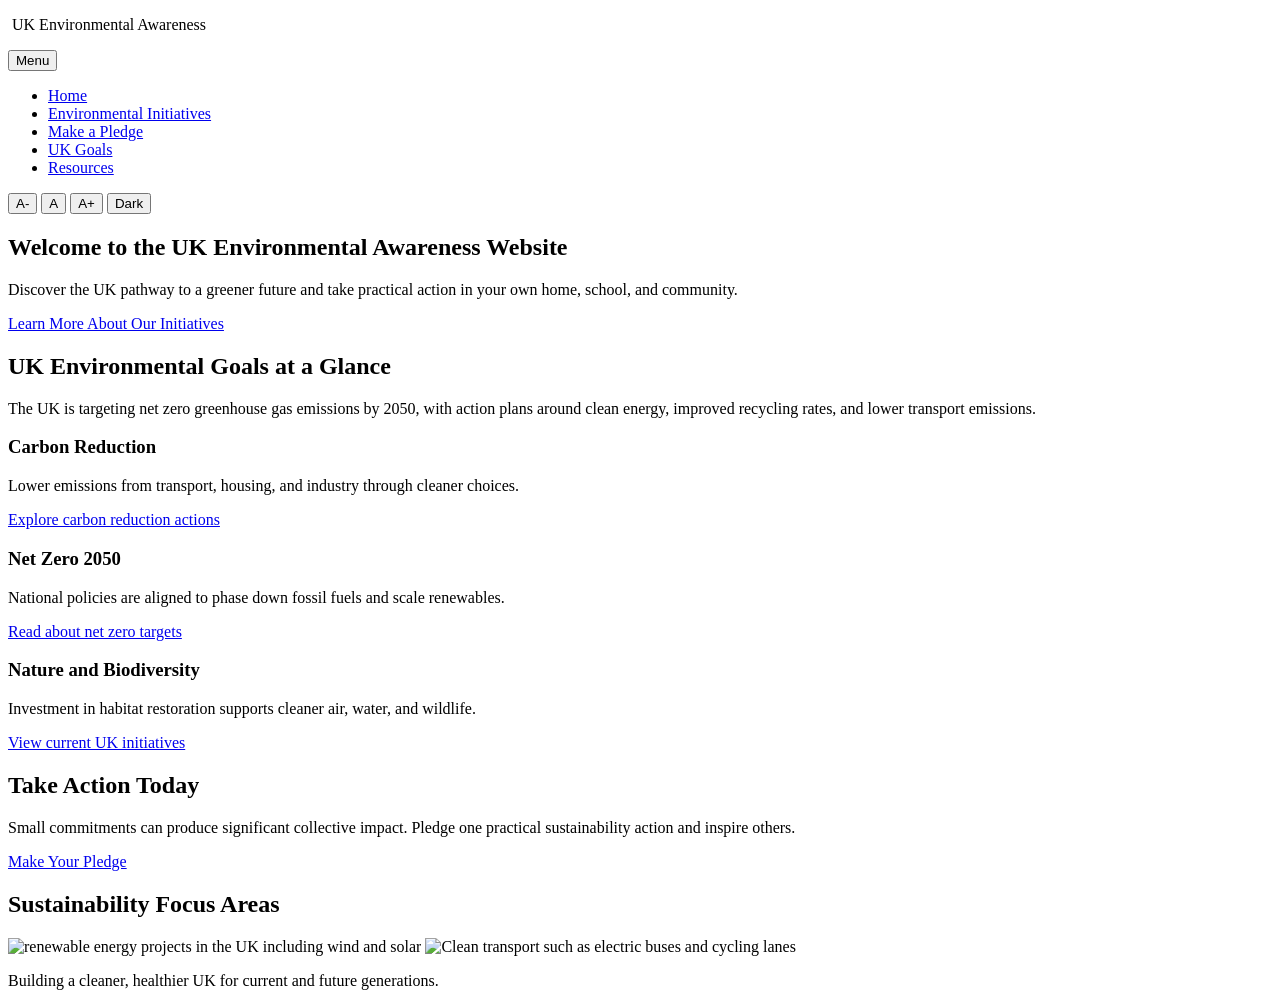
==== index.html @ ef296738 "Build semantic HTML pages, navigation, and pledge form layout" ====
<!doctype html>
<html lang="en-GB">
  <head>
    <meta charset="UTF-8" />
    <link rel="icon" type="image/svg+xml" href="images/favicon.svg" />
    <meta name="viewport" content="width=device-width, initial-scale=1.0" />
    <meta
      name="description"
      content="UK sustainability hub covering carbon goals, clean energy, environmental policies, recycling and net-zero action to help you make practical climate pledges."
    />
    <title>UK Environmental Awareness | Home</title>
    <link rel="preconnect" href="https://fonts.googleapis.com" />
    <link rel="preconnect" href="https://fonts.gstatic.com" crossorigin />
    <link
      href="https://fonts.googleapis.com/css2?family=Roboto:wght@400;500;700&display=swap"
      rel="stylesheet"
    />
    <link rel="stylesheet" href="css/styles.min.css" />
  </head>
  <body>
    <header>
      <div class="topbar">
        <p class="brand"><img src="images/favicon.svg" class="brand-icon" alt="" aria-hidden="true" /> UK Environmental Awareness</p>
        <nav aria-label="Main navigation">
          <button type="button" class="nav-toggle" aria-expanded="false" aria-controls="primary-navigation">Menu</button>
          <ul id="primary-navigation">
            <li><a href="index.html" aria-current="page">Home</a></li>
            <li><a href="initiatives.html">Environmental Initiatives</a></li>
            <li><a href="pledge.html">Make a Pledge</a></li>
            <li><a href="goals.html">UK Goals</a></li>
            <li><a href="resources.html">Resources</a></li>
          </ul>
        </nav>
        <div class="font-controls" aria-label="Text size controls">
          <button type="button" class="font-btn" data-font="down" aria-label="Decrease text size">A-</button>
          <button type="button" class="font-btn" data-font="default" aria-label="Reset text size">A</button>
          <button type="button" class="font-btn" data-font="up" aria-label="Increase text size">A+</button>
          <button type="button" class="theme-btn" id="theme-toggle" aria-pressed="false" aria-label="Switch to dark theme">Dark</button>
        </div>
      </div>
    </header>

    <main id="main-content">
      <section class="hero reveal" aria-labelledby="hero-title">
        <div
          class="hero-media"
          style="background-image: url('images/hero-uk-sustainability.jpg');"
          role="img"
          aria-label="Placeholder image for UK sustainability landscape and clean energy future"
        >
          <div class="hero-overlay">
            <h1 id="hero-title">Welcome to the UK Environmental Awareness Website</h1>
            <p>
              Discover the UK pathway to a greener future and take practical action in your own
              home, school, and community.
            </p>
            <p>
              <a class="cta-btn" href="initiatives.html">Learn More About Our Initiatives</a>
            </p>
          </div>
        </div>
      </section>

      <section class="reveal" aria-labelledby="overview-title">
        <h2 id="overview-title">UK Environmental Goals at a Glance</h2>
        <p>
          The UK is targeting net zero greenhouse gas emissions by 2050, with action plans around
          clean energy, improved recycling rates, and lower transport emissions.
        </p>
        <div class="grid-3">
          <article class="card">
            <h3>Carbon Reduction</h3>
            <p>Lower emissions from transport, housing, and industry through cleaner choices.</p>
            <p><a href="goals.html#carbon-reduction">Explore carbon reduction actions</a></p>
          </article>
          <article class="card">
            <h3>Net Zero 2050</h3>
            <p>National policies are aligned to phase down fossil fuels and scale renewables.</p>
            <p><a href="goals.html#net-zero">Read about net zero targets</a></p>
          </article>
          <article class="card">
            <h3>Nature and Biodiversity</h3>
            <p>Investment in habitat restoration supports cleaner air, water, and wildlife.</p>
            <p><a href="initiatives.html">View current UK initiatives</a></p>
          </article>
        </div>
      </section>

      <section class="reveal" aria-labelledby="action-title">
        <h2 id="action-title">Take Action Today</h2>
        <p>
          Small commitments can produce significant collective impact. Pledge one practical
          sustainability action and inspire others.
        </p>
        <a class="cta-btn" href="pledge.html">Make Your Pledge</a>
      </section>

      <section class="reveal" aria-labelledby="home-gallery-title">
        <h2 id="home-gallery-title">Sustainability Focus Areas</h2>
        <div class="image-grid">
          <img
            class="initiative-image"
            src="images/renewable-energy.jpg"
            alt="renewable energy projects in the UK including wind and solar"
            loading="lazy"
          />
          <img
            class="initiative-image"
            src="images/clean-transport.jpg"
            alt="Clean transport such as electric buses and cycling lanes"
            loading="lazy"
          />
        </div>
      </section>
    </main>

    <footer>
      <p>Building a cleaner, healthier UK for current and future generations.</p>
    </footer>

    <script src="js/script.min.js" defer></script>
  </body>
</html>
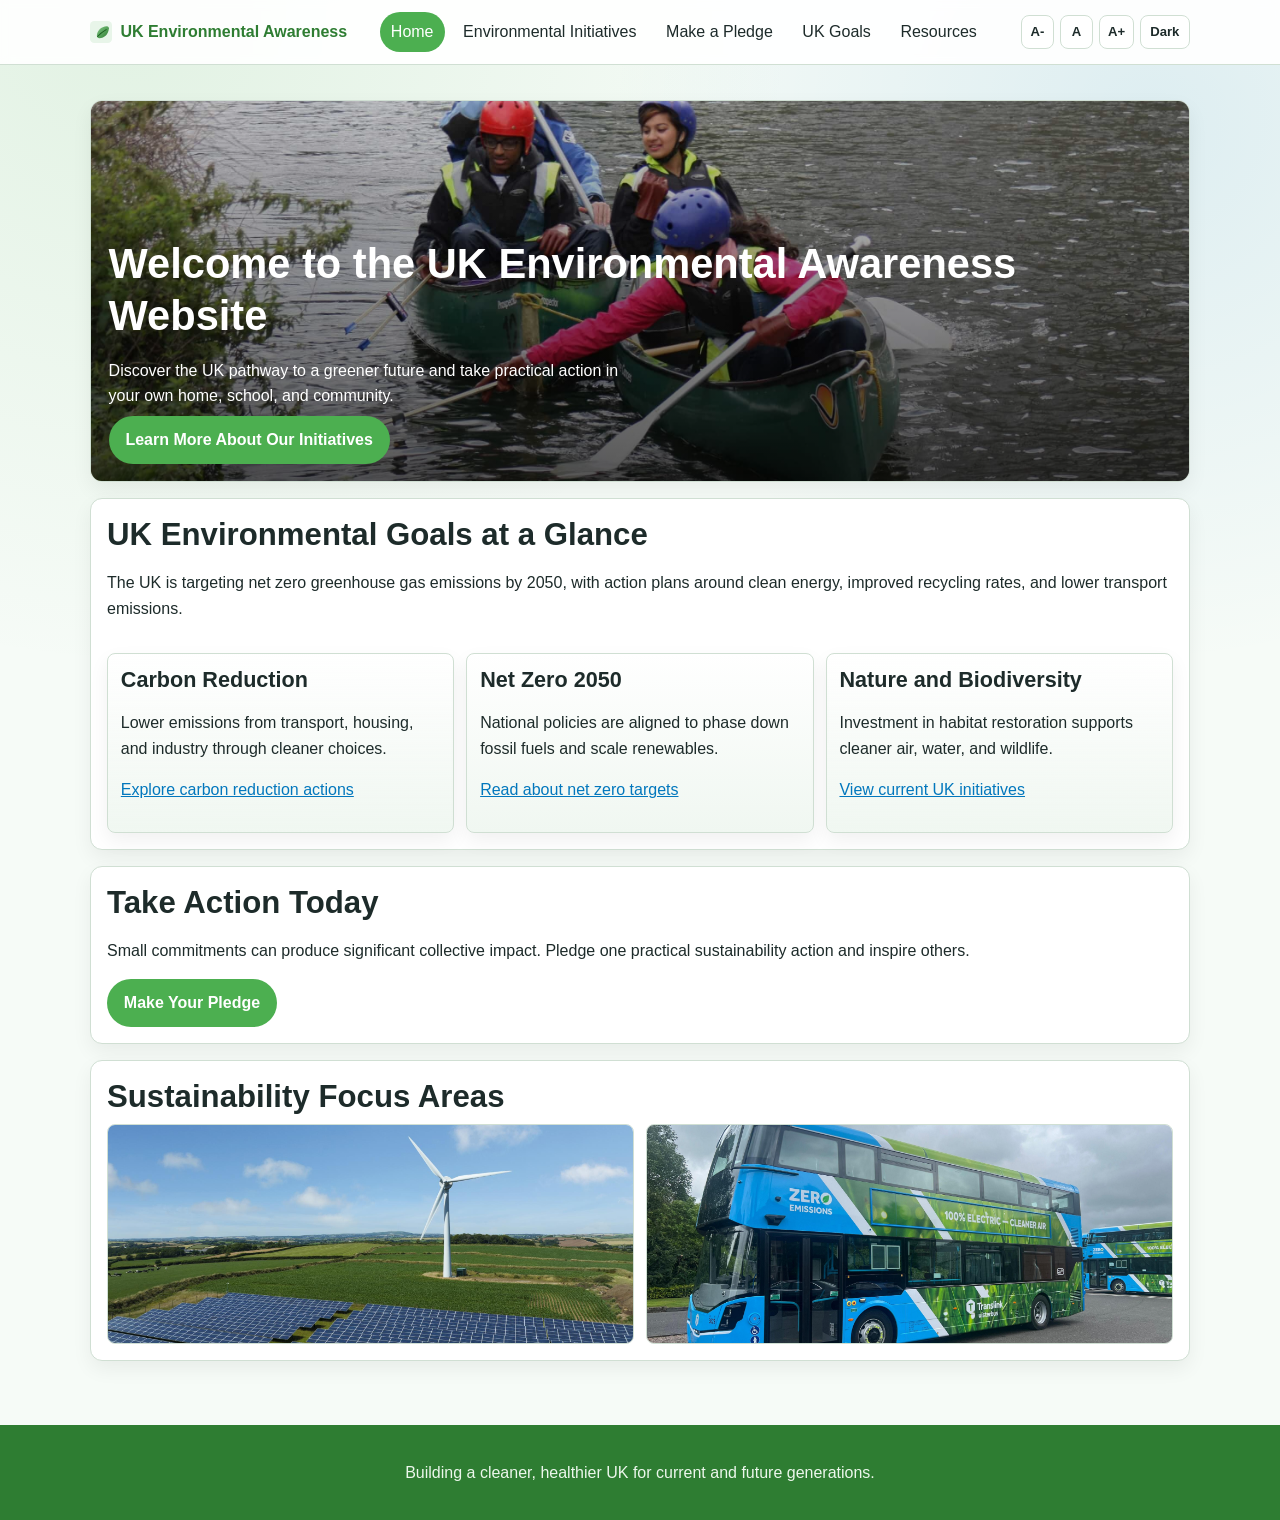
==== commit eab11c66: "Document usability findings from mobile interaction checks" ====
--- a/index.html
+++ b/index.html
@@ -127,3 +127,5 @@
 
 
 
+
+<!-- accessibility review checkpoint 12 -->
--- a/css/styles.min.css
+++ b/css/styles.min.css
@@ -0,0 +1 @@
+:root { --bg: #f6fbf7; --surface: #ffffff; --surface-soft: #f0f7f1; --text: #1d2b2a; --muted: #4f5f5d; --primary: #4caf50; --primary-dark: #2e7d32; --secondary: #0277bd; --secondary-soft: #e7f3fb; --highlight: #ffeb3b; --border: #d0dfd3; --error: #b00020; --ok-bg: #e8f7eb; --ok-border: #8ccf95; --ok-text: #1e5f28; --radius-sm: 8px; --radius-md: 12px; --container: min(1100px, 92vw); --shadow: 0 8px 20px rgba(0, 0, 0, 0.06); --transition: 220ms ease; font-size: 100%; } :root[data-theme="dark"] { --bg: #0f1714; --surface: #16211d; --surface-soft: #1d2b26; --text: #e5efe8; --muted: #b8c7be; --primary: #66bb6a; --primary-dark: #3f9d52; --secondary: #4fc3f7; --secondary-soft: #163746; --highlight: #ffd54f; --border: #33453d; --error: #ff7b9c; --ok-bg: #1b3023; --ok-border: #3f9d52; --ok-text: #c7f2cf; --shadow: 0 8px 24px rgba(0, 0, 0, 0.35); } * { box-sizing: border-box; } html, body { margin: 0; padding: 0; } body { font-family: "Roboto", Arial, Helvetica, sans-serif; line-height: 1.6; color: var(--text); background: radial-gradient(circle at 10% 0%, rgba(76, 175, 80, 0.12), transparent 35%), radial-gradient(circle at 90% 8%, rgba(2, 119, 189, 0.1), transparent 30%), var(--bg); } a { color: var(--secondary); } a:hover, a:focus-visible { text-decoration: none; } .skip-link { position: absolute; left: -999px; top: 0; background: #fff; color: #000; border: 2px solid #000; padding: 0.6rem 0.9rem; z-index: 1000; } .skip-link:focus { left: 0.5rem; top: 0.5rem; } header { position: sticky; top: 0; z-index: 50; background: color-mix(in srgb, var(--surface) 92%, transparent); border-bottom: 1px solid var(--border); backdrop-filter: blur(4px); } .topbar { width: var(--container); margin: 0 auto; padding: 0.75rem 0; display: flex; flex-wrap: wrap; align-items: center; justify-content: space-between; gap: 0.7rem; } .brand { margin: 0; display: inline-flex; align-items: center; gap: 0.5rem; font-size: 1rem; font-weight: 700; color: var(--primary-dark); } .brand-icon { width: 1.4rem; height: 1.4rem; flex: 0 0 auto; } nav ul { margin: 0; padding: 0; list-style: none; display: flex; flex-wrap: wrap; gap: 0.45rem; } .nav-toggle { display: none; } nav a { display: inline-block; text-decoration: none; padding: 0.45rem 0.7rem; border-radius: 999px; color: var(--text); font-weight: 500; transition: background-color var(--transition), color var(--transition); } nav a:hover, nav a:focus-visible, nav a[aria-current="page"] { background: var(--primary); color: #fff; text-decoration: none; } nav a:hover{ text-decoration: none !important; } .font-controls { display: inline-flex; gap: 0.35rem; } .font-btn { border: 1px solid var(--border); border-radius: var(--radius-sm); background: var(--surface); color: var(--text); min-width: 2.1rem; font-size: 0.82rem; font-weight: 700; padding: 0.35rem 0.5rem; cursor: pointer; } .theme-btn { border: 1px solid var(--border); border-radius: var(--radius-sm); background: var(--surface); color: var(--text); font-size: 0.82rem; font-weight: 700; padding: 0.35rem 0.6rem; cursor: pointer; } .theme-btn:hover, .theme-btn:focus-visible { border-color: var(--primary); } .font-btn:hover, .font-btn:focus-visible { border-color: var(--primary); } main { width: var(--container); margin: 0 auto; padding: 1rem 0 2.8rem; } section, article { margin-top: 1rem; border-radius: var(--radius-md); border: 1px solid var(--border); background: var(--surface); box-shadow: var(--shadow); padding: 1rem; } .hero { padding: 0; overflow: hidden; } .hero-media { min-height: 320px; background-size: cover; background-position: center; } .hero-overlay { min-height: 320px; display: grid; align-content: end; gap: 0.45rem; padding: 1.1rem; color: #fff; background: linear-gradient(to top, rgba(0, 0, 0, 0.66), rgba(0, 0, 0, 0.2)); } h1, h2, h3 { line-height: 1.25; margin: 0 0 0.55rem; } h1 { font-size: clamp(1.75rem, 4.9vw, 2.6rem); } h2 { font-size: clamp(1.35rem, 3.8vw, 1.95rem); } h3 { font-size: clamp(1.08rem, 3vw, 1.35rem); } .hero p { margin: 0; max-width: 60ch; } .cta-btn, button, input[type="submit"] { border: 0; border-radius: 999px; background: var(--primary); color: #fff; font: inherit; font-weight: 700; text-decoration: none; display: inline-block; padding: 0.68rem 1.05rem; cursor: pointer; transition: transform var(--transition), filter var(--transition); } .cta-btn:hover, .cta-btn:focus-visible, button:hover, button:focus-visible, input[type="submit"]:hover, input[type="submit"]:focus-visible { transform: translateY(-1px); filter: brightness(1.04); } .grid-3 { margin-top: 0.8rem; display: grid; gap: 0.75rem; grid-template-columns: 1fr; } .card { border: 1px solid var(--border); border-radius: var(--radius-sm); background: linear-gradient(180deg, #ffffff00, var(--surface-soft)); padding: 0.8rem; } .image-grid { display: grid; grid-template-columns: 1fr; gap: 0.7rem; } .initiative-image { width: 100%; height: 220px; object-fit: cover; border-radius: var(--radius-sm); border: 1px solid var(--border); } .stat { color: var(--primary-dark); font-weight: 700; font-size: 1.15rem; margin-top: 0.35rem; } .reveal { opacity: 0; transform: translateY(14px); transition: opacity 450ms ease, transform 450ms ease; } .reveal.visible { opacity: 1; transform: translateY(0); } .accordion-item { border: 1px solid var(--border); border-radius: var(--radius-sm); background: var(--surface); overflow: hidden; margin-bottom: 0.7rem; } .accordion-trigger { width: 100%; text-align: left; border-radius: 0; background: var(--surface-soft); color: var(--text); } .accordion-panel { max-height: 0; overflow: hidden; padding: 0 0.9rem; transition: max-height 350ms ease, padding 350ms ease; } .accordion-item.open .accordion-panel { max-height: 430px; padding: 0.8rem 0.9rem; } .tab-list { display: flex; flex-wrap: wrap; gap: 0.45rem; margin-bottom: 0.75rem; } .tab-btn { background: var(--surface-soft); color: var(--text); } .tab-btn[aria-selected="true"] { background: var(--primary); color: #fff; } .tab-panel { border: 1px solid var(--border); border-radius: var(--radius-sm); background: var(--surface); padding: 0.55rem; } .chart-box { position: relative; width: 100%; height: 260px; } .tab-panel[hidden] { display: none; } .form-grid { display: grid; grid-template-columns: 1fr; gap: 0.75rem; } .form-field label, fieldset legend { display: block; margin-bottom: 0.35rem; font-weight: 700; } input[type="text"], input[type="email"], input[type="search"], select { width: 100%; border: 1px solid var(--border); border-radius: var(--radius-sm); background: var(--surface); color: var(--text); font: inherit; padding: 0.62rem 0.68rem; } .checkbox-row { display: flex; align-items: center; gap: 0.45rem; } .form-actions { margin-top: 0.8rem; display: flex; flex-wrap: wrap; gap: 0.6rem; } .error { min-height: 1.2rem; color: var(--error); font-size: 0.92rem; } .confirmation { margin-top: 0.8rem; border: 1px solid var(--ok-border); border-radius: var(--radius-sm); background: var(--ok-bg); color: var(--ok-text); font-weight: 700; padding: 0.8rem; } .resource-list { margin: 0.8rem 0 0; list-style: none; padding: 0; display: grid; gap: 0.6rem; } .resource-item { border: 1px solid var(--border); border-radius: var(--radius-sm); background: var(--surface); padding: 0.7rem; } .small { color: var(--muted); font-size: 0.93rem; } input:focus-visible, select:focus-visible, button:focus-visible, a:focus-visible { outline: 3px solid var(--highlight); outline-offset: 2px; } footer { margin-top: 1.2rem; background: var(--primary-dark); color: #ecf7ec; text-align: center; padding: 1.15rem; } @media (min-width: 680px) { .hero-media, .hero-overlay { min-height: 380px; } .grid-3 { grid-template-columns: repeat(3, 1fr); } .image-grid { grid-template-columns: repeat(2, 1fr); } .form-grid { grid-template-columns: repeat(2, 1fr); } .chart-box { height: 300px; } .form-field.full { grid-column: 1 / -1; } } @media (max-width: 679px) { nav { width: 100%; } .nav-toggle { display: inline-block; margin-bottom: 0.5rem; border-radius: var(--radius-sm); border: 1px solid var(--border); background: var(--surface); color: var(--text); font-size: 0.9rem; font-weight: 700; padding: 0.45rem 0.7rem; cursor: pointer; } .nav-toggle:hover, .nav-toggle:focus-visible { border-color: var(--primary); } nav ul { display: none; flex-direction: column; gap: 0.3rem; border: 1px solid var(--border); border-radius: var(--radius-sm); background: var(--surface); padding: 0.4rem; } nav.open ul { display: flex; } nav a { width: 100%; } } @media (min-width: 960px) { main { padding-top: 1.2rem; } }
